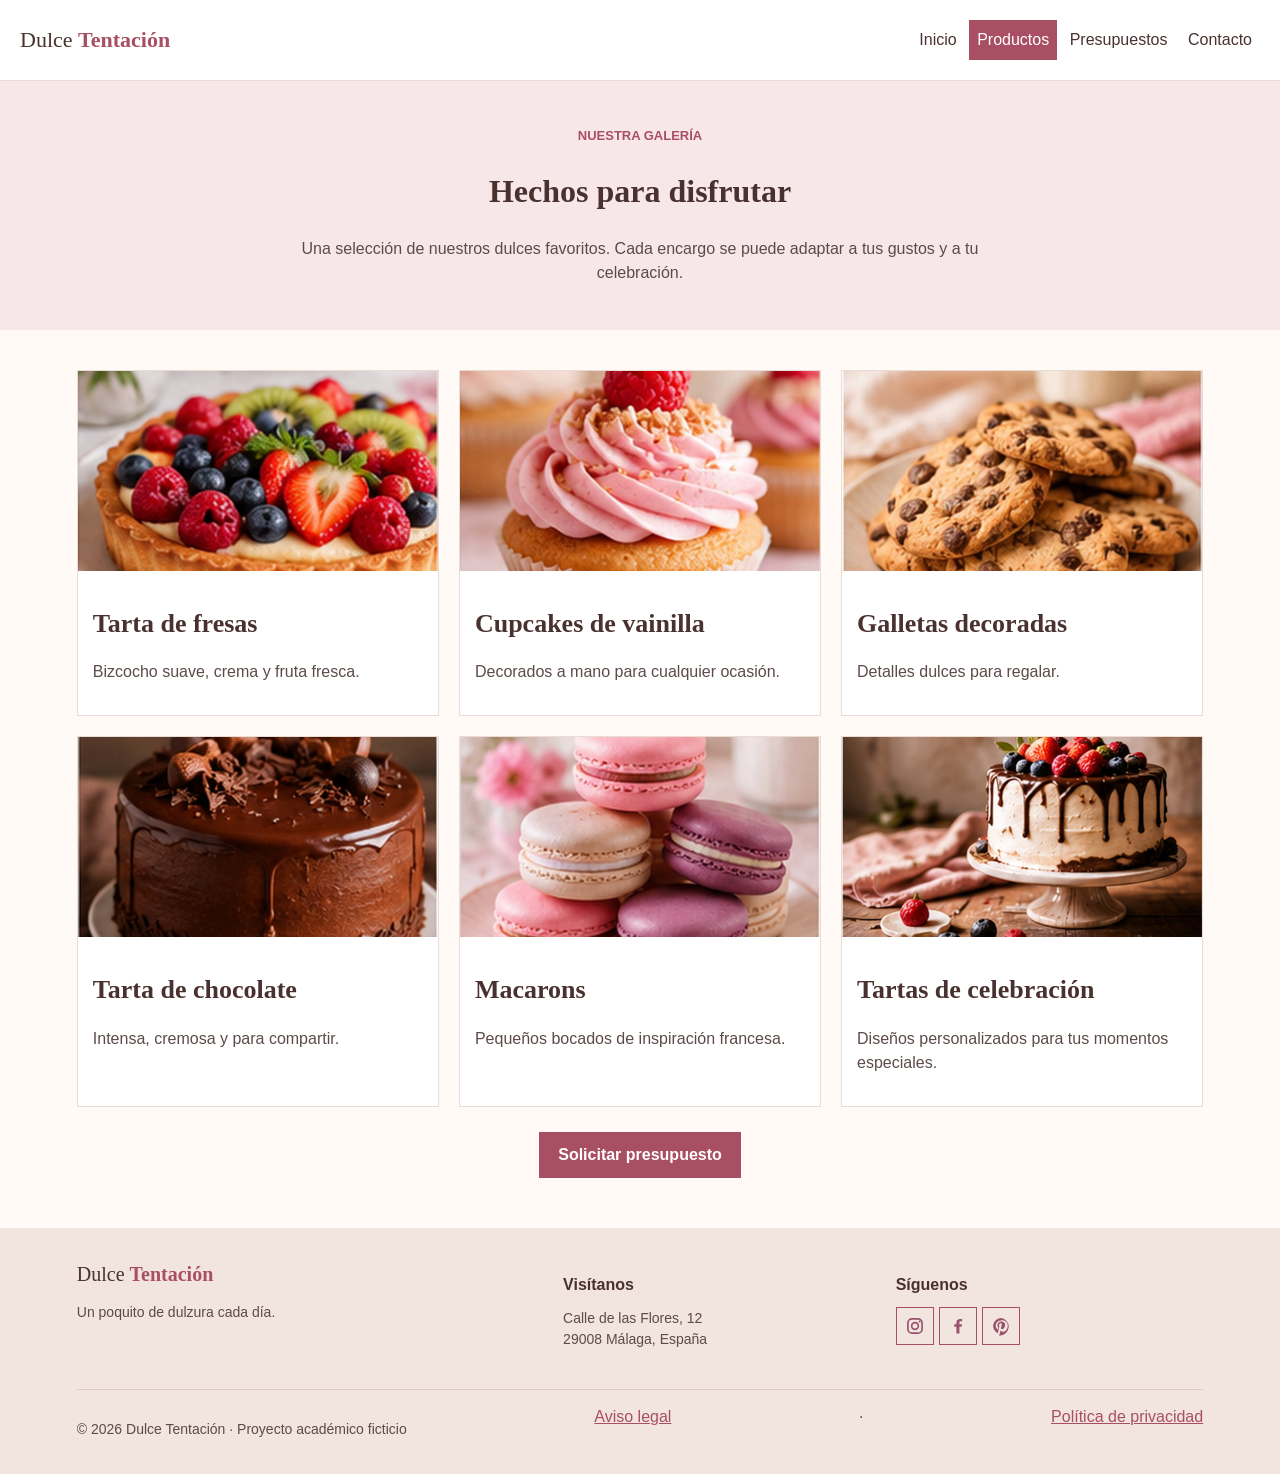
==== views/productos.html @ ec9c2887 "subimos archivos proyecto subimos los archivos del proyecto al repositorio de GitHub creado para ell" ====
<!DOCTYPE html>
<html lang="es">
<head>
    <meta charset="UTF-8">
    <meta name="viewport" content="width=device-width, initial-scale=1.0">
    <link rel="icon" href="../images/favicon.ico" sizes="any">
    <link rel="icon" type="image/png" href="../images/favicon.png">
    <meta name="description" content="Galería de tartas, galletas y repostería artesanal de Dulce Tentación.">
    <title>Productos | Dulce Tentación</title>
    <link rel="stylesheet" href="../css/estilos.css">
</head>
<body>
    <!-- Cabecera y menú: la página actual queda resaltada -->
    <header class="site-header">
        <a class="brand" href="../index.html" aria-label="Dulce Tentación, inicio"><span>Dulce <strong>Tentación</strong></span></a>
        <nav class="main-nav" aria-label="Navegación principal">
            <a href="../index.html">Inicio</a>
            <a class="active" aria-current="page" href="productos.html">Productos</a>
            <a href="presupuesto.html">Presupuestos</a>
            <a href="contacto.html">Contacto</a>
        </nav>
    </header>
    <main class="page-main">
        <section class="page-hero">
            <p class="eyebrow">NUESTRA GALERÍA</p>
            <h1>Hechos para disfrutar</h1>
            <p>Una selección de nuestros dulces favoritos. Cada encargo se puede adaptar a tus gustos y a tu celebración.</p>
        </section>
        <!-- Galería de productos en cuadrícula -->
        <section class="section gallery-section" aria-label="Galería de productos">
            <div class="gallery-grid">
                <article class="gallery-item"><div class="gallery-photo"><img src="../images/tarta_frutas.jpg" alt="Tarta de fresas y crema"></div><div class="gallery-caption"><h2>Tarta de fresas</h2><p>Bizcocho suave, crema y fruta fresca.</p></div></article>
                <article class="gallery-item"><div class="gallery-photo"><img src="../images/cupcake.jpg" alt="Cupcakes de vainilla"></div><div class="gallery-caption"><h2>Cupcakes de vainilla</h2><p>Decorados a mano para cualquier ocasión.</p></div></article>
                <article class="gallery-item"><div class="gallery-photo"><img src="../images/galletas.jpg" alt="Galletas decoradas"></div><div class="gallery-caption"><h2>Galletas decoradas</h2><p>Detalles dulces para regalar.</p></div></article>
                <article class="gallery-item"><div class="gallery-photo"><img src="../images/tarta_chocolate.jpg" alt="Tarta de chocolate"></div><div class="gallery-caption"><h2>Tarta de chocolate</h2><p>Intensa, cremosa y para compartir.</p></div></article>
                <article class="gallery-item"><div class="gallery-photo"><img src="../images/macarons.jpg" alt="Macarons de colores pastel"></div><div class="gallery-caption"><h2>Macarons</h2><p>Pequeños bocados de inspiración francesa.</p></div></article>
                <article class="gallery-item"><div class="gallery-photo"><img src="../images/hero.jpg" alt="Tarta de celebración personalizada"></div><div class="gallery-caption"><h2>Tartas de celebración</h2><p>Diseños personalizados para tus momentos especiales.</p></div></article>
            </div>
            <div class="centered-action"><a class="button" href="presupuesto.html">Solicitar presupuesto</a></div>
        </section>
    </main>
    <footer class="site-footer">
        <section class="footer-brand"><a class="brand brand-footer" href="../index.html">Dulce <strong>Tentación</strong></a><p>Un poquito de dulzura cada día.</p></section>
        <section class="footer-address"><h2>Visítanos</h2><p>Calle de las Flores, 12<br>29008 Málaga, España</p></section>
        <section class="footer-social"><h2>Síguenos</h2><div class="social-links"><a href="https://www.instagram.com/" target="_blank" rel="noopener noreferrer" aria-label="Instagram"><img src="../images/instagram.svg" alt="" aria-hidden="true" class="social-icon"></a><a href="https://www.facebook.com/" target="_blank" rel="noopener noreferrer" aria-label="Facebook"><img src="../images/facebook.svg" alt="" aria-hidden="true" class="social-icon"></a><a href="https://www.pinterest.com/" target="_blank" rel="noopener noreferrer" aria-label="Pinterest"><img src="../images/pinterest.svg" alt="" aria-hidden="true" class="social-icon"></a></div></section>
        <section class="footer-legal"><p>© 2026 Dulce Tentación · Proyecto académico ficticio</p><a href="#">Aviso legal</a> · <a href="#">Política de privacidad</a></section>
    </footer>
</body>
</html>
---- css/estilos.css ----
/* Estilos generales */
body { margin: 0; font-family: Arial, sans-serif; line-height: 1.5; color: #5c4b48; background: #fffaf5; }
img { max-width: 100%; }
a { color: #a94f63; }
h1, h2, h3 { color: #49312f; font-family: Georgia, serif; line-height: 1.2; }
h1 { font-size: 32px; }
h2 { font-size: 26px; }
h3 { font-size: 20px; }
.eyebrow, .privacy-box label, .form-note, .map-note { font-size: 13px; }
.eyebrow { color: #a94f63; font-weight: bold; }

/* Cabecera y navegacion */
.site-header { display: flex; justify-content: space-between; align-items: center; padding: 20px; background: white; border-bottom: 1px solid #eadbd5; }
.brand { color: #49312f; font: 22px Georgia, serif; text-decoration: none; }
.brand strong, .brand-icon { color: #a94f63; }
.main-nav a { display: inline-block; padding: 8px; color: #49312f; text-decoration: none; }
.main-nav a:hover, .main-nav a.active { background: #a94f63; color: white; }
.button { display: inline-block; padding: 10px 18px; background: #a94f63; border: 1px solid #a94f63; color: white; text-decoration: none; font-weight: bold; }
.button-outline, .button-light { background: white; color: #a94f63; }

/* Inicio */
.hero { display: flex; background: #f8e7e8; }
.hero-content, .hero-image { width: 50%; }
.hero-content { padding: 40px; }
.hero-image img { width: 100%; height: 100%; object-fit: cover; display: block; }
.hero-text { font-size: 18px; }
.hero h1 span, .section-heading h2 span { color: #a94f63; }
.section { padding: 50px 6%; }
.intro-section, .section-heading { text-align: center; }
.intro-copy { max-width: 750px; margin: auto; }
.section-heading { max-width: 700px; margin: 0 auto 30px; }
.align-left { text-align: left; }
.featured-section { background: white; }
.feature-grid, .gallery-grid { display: grid; grid-template-columns: repeat(3, 1fr); gap: 20px; }
.feature-card, .gallery-item { background: white; border: 1px solid #eadbd5; }
.feature-photo img, .gallery-photo img { display: block; width: 100%; height: 200px; object-fit: cover; }
.feature-info, .gallery-caption { padding: 15px; }
.centered-action { margin-top: 25px; text-align: center; }
.order-banner { display: flex; justify-content: space-between; align-items: center; gap: 20px; padding: 40px 7%; background: #49312f; color: white; }
.order-banner h2 { color: white; }
.order-banner .eyebrow { color: #f1bdc5; }

/* Paginas interiores y formulario */
.page-main { min-height: 60vh; }
.page-hero { padding: 45px 20px; text-align: center; background: #f8e7e8; }
.page-hero p { max-width: 700px; margin: auto; }
.gallery-section { padding-top: 40px; }
.form-section, .contact-section { display: grid; gap: 35px; padding: 50px 6%; }
.form-section { grid-template-columns: 2fr 3fr; }
.budget-form { padding: 25px; background: white; border: 1px solid #eadbd5; }
.form-field { display: flex; flex-direction: column; margin-bottom: 15px; }
.form-field label { margin-bottom: 5px; font-weight: bold; }
.form-field input, .form-field textarea { padding: 10px; border: 1px solid #d9c8c2; font: inherit; }
.privacy-box { margin: 15px 0; }

/* Contacto y mapa */
.contact-section { grid-template-columns: 1fr 1fr; }
.contact-detail { display: flex; gap: 12px; margin-top: 20px; }
.detail-icon { width: 40px; height: 40px; flex-shrink: 0; background: #f8e7e8; color: #a94f63; text-align: center; line-height: 40px; font-size: 20px; }
.contact-detail h3, .site-footer h2 { font: bold 16px Arial, sans-serif; }
.contact-detail a { text-decoration: none; }
.map-wrap img { display: block; width: 100%; height: 350px; object-fit: cover; border: 1px solid #eadbd5; }
.legal-section { padding: 35px 6%; background: white; }

/* Pie de pagina */
.site-footer { display: grid; grid-template-columns: 1.5fr 1fr 1fr; gap: 25px; padding: 35px 6% 20px; background: #f2e4df; }
.brand-footer { font-size: 20px; }
.site-footer p { font-size: 14px; }
.social-links a { display: inline-block; margin-right: 5px; padding: 8px; border: 1px solid #a94f63; }
.social-links .social-icon { display: block; width: 20px; height: 20px; }
.footer-legal { display: flex; grid-column: 1 / 4; justify-content: space-between; gap: 10px; padding-top: 15px; border-top: 1px solid #dfcbc4; }

/* Adaptacion a moviles */
@media (max-width: 750px) {
  .site-header, .hero, .order-banner { flex-direction: column; }
  .main-nav { text-align: center; }
  .hero-content, .hero-image { width: 100%; }
  .hero-content { padding: 30px 20px; }
  .feature-grid, .gallery-grid, .form-section, .contact-section, .site-footer { grid-template-columns: 1fr; }
  .section { padding: 35px 20px; }
  .footer-legal { grid-column: 1; flex-direction: column; }
}
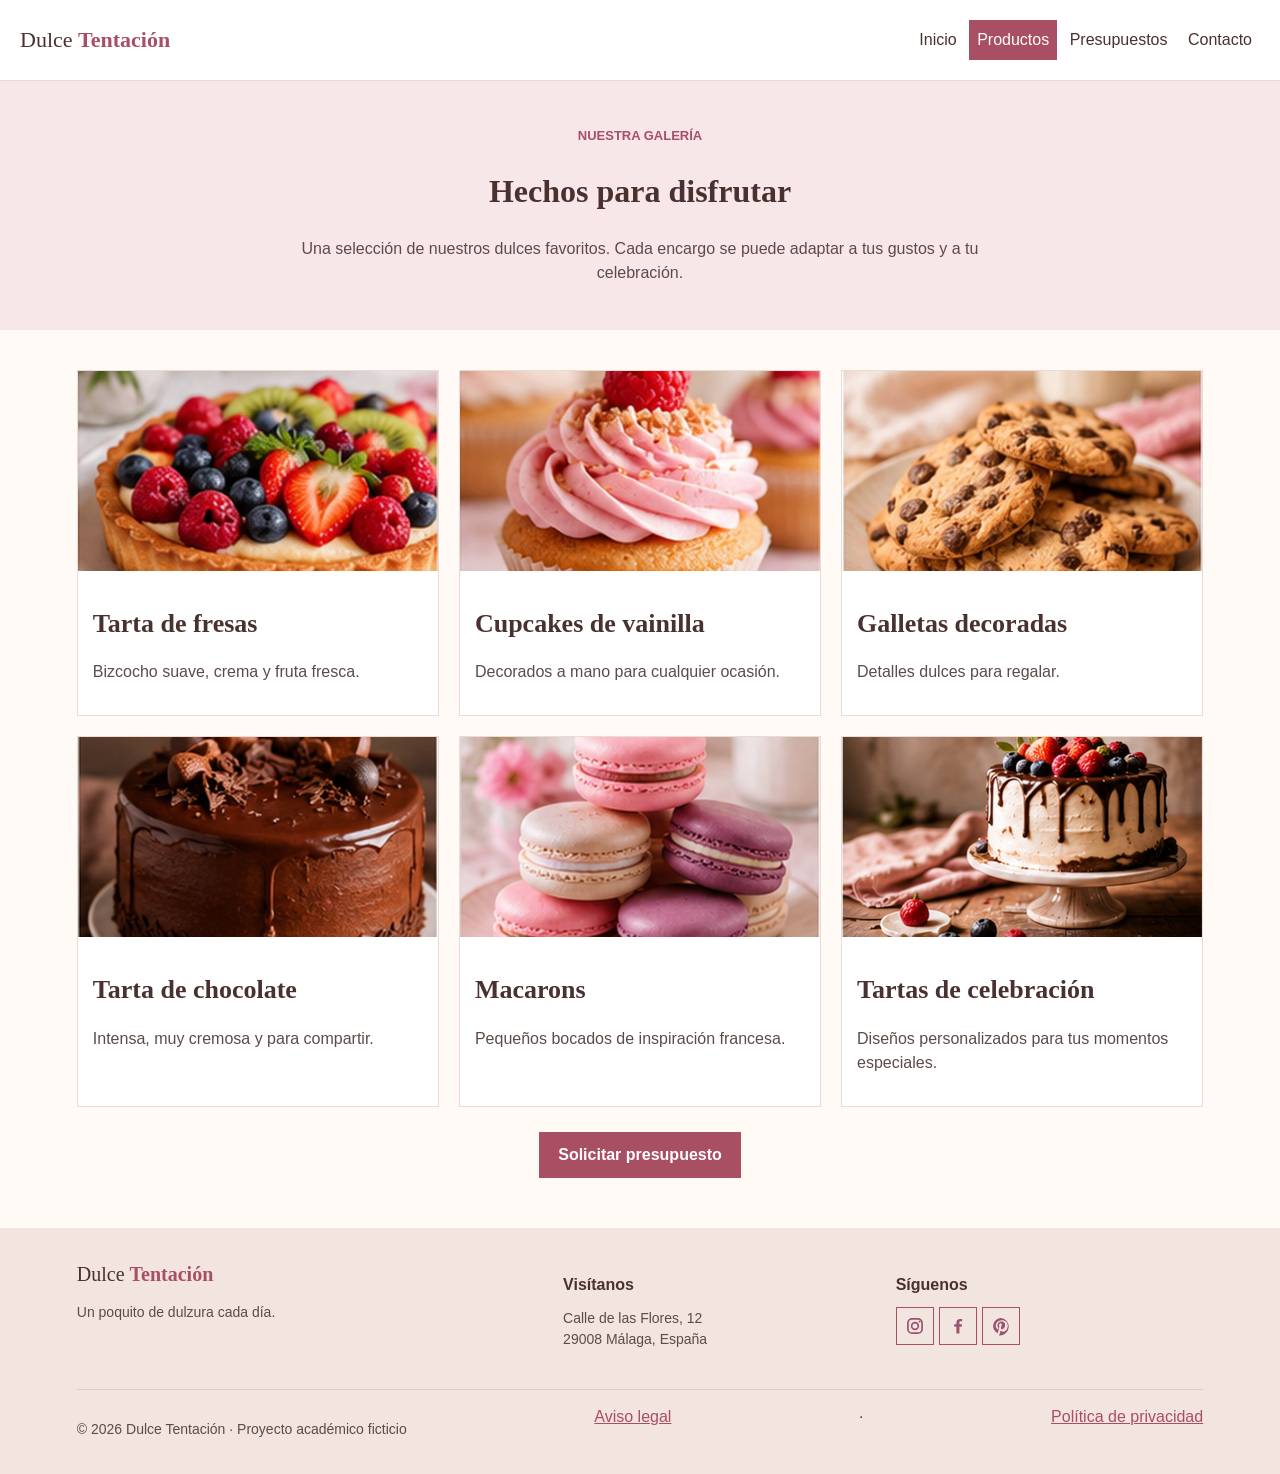
==== commit 3ef866f1: "arreglo ortográfico" ====
--- a/views/productos.html
+++ b/views/productos.html
@@ -32,7 +32,7 @@
                 <article class="gallery-item"><div class="gallery-photo"><img src="../images/tarta_frutas.jpg" alt="Tarta de fresas y crema"></div><div class="gallery-caption"><h2>Tarta de fresas</h2><p>Bizcocho suave, crema y fruta fresca.</p></div></article>
                 <article class="gallery-item"><div class="gallery-photo"><img src="../images/cupcake.jpg" alt="Cupcakes de vainilla"></div><div class="gallery-caption"><h2>Cupcakes de vainilla</h2><p>Decorados a mano para cualquier ocasión.</p></div></article>
                 <article class="gallery-item"><div class="gallery-photo"><img src="../images/galletas.jpg" alt="Galletas decoradas"></div><div class="gallery-caption"><h2>Galletas decoradas</h2><p>Detalles dulces para regalar.</p></div></article>
-                <article class="gallery-item"><div class="gallery-photo"><img src="../images/tarta_chocolate.jpg" alt="Tarta de chocolate"></div><div class="gallery-caption"><h2>Tarta de chocolate</h2><p>Intensa, cremosa y para compartir.</p></div></article>
+                <article class="gallery-item"><div class="gallery-photo"><img src="../images/tarta_chocolate.jpg" alt="Tarta de chocolate"></div><div class="gallery-caption"><h2>Tarta de chocolate</h2><p>Intensa, muy cremosa y para compartir.</p></div></article>
                 <article class="gallery-item"><div class="gallery-photo"><img src="../images/macarons.jpg" alt="Macarons de colores pastel"></div><div class="gallery-caption"><h2>Macarons</h2><p>Pequeños bocados de inspiración francesa.</p></div></article>
                 <article class="gallery-item"><div class="gallery-photo"><img src="../images/hero.jpg" alt="Tarta de celebración personalizada"></div><div class="gallery-caption"><h2>Tartas de celebración</h2><p>Diseños personalizados para tus momentos especiales.</p></div></article>
             </div>
